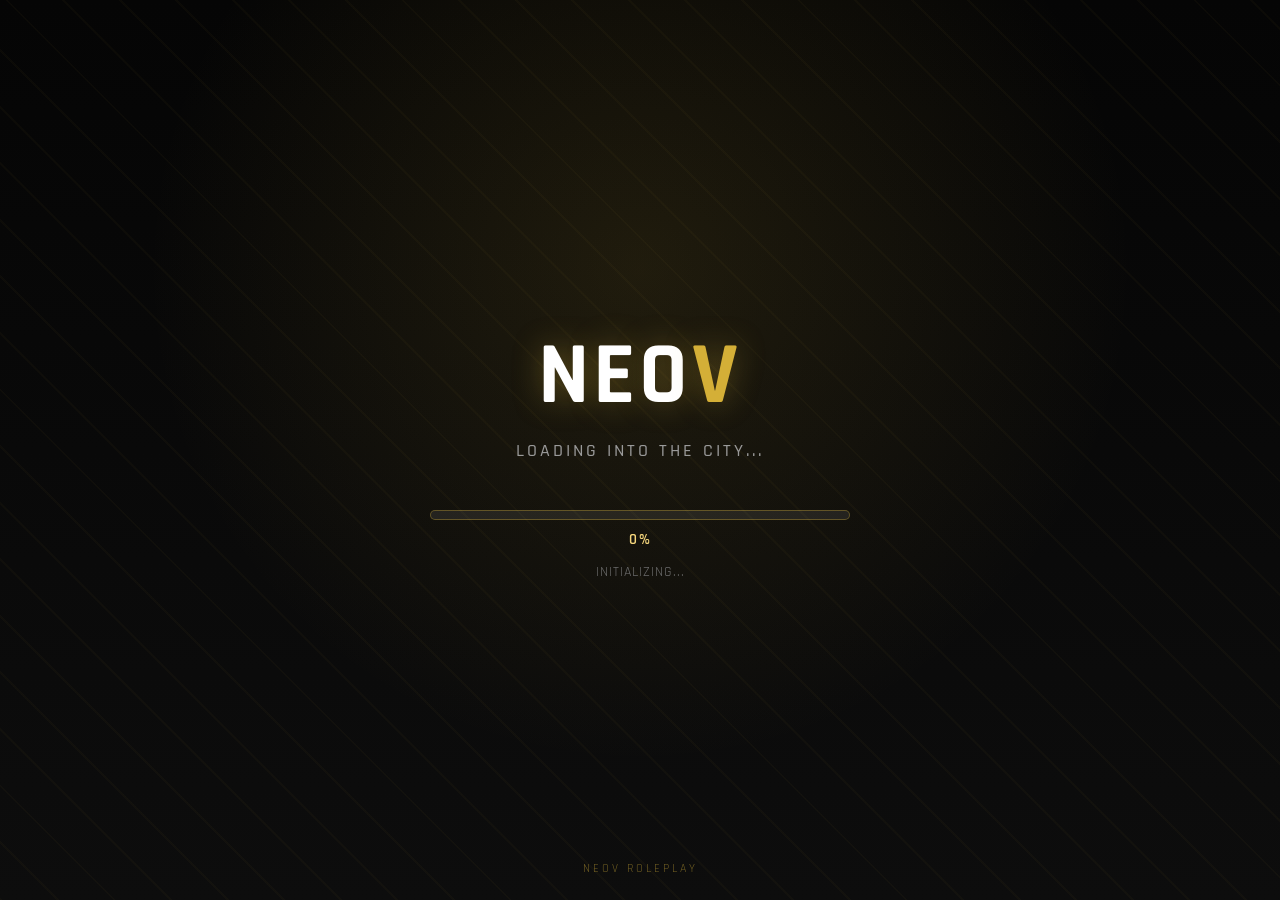
==== html/index.html @ 218a69bb "Initial NeoV black & gold loading screen Custom FiveM loadscreen resource replacing the default reso" ====
<!DOCTYPE html>
<html lang="en">
<head>
    <meta charset="UTF-8">
    <title>NeoV - Loading</title>
    <link rel="stylesheet" href="css/style.css">
</head>
<body>
    <div class="background"></div>

    <div class="container">
        <div class="logo">
            <span class="logo-neo">Neo</span><span class="logo-v">V</span>
        </div>
        <div class="tagline">Loading into the city...</div>

        <div class="progress-wrap">
            <div class="progress-bar">
                <div class="progress-fill" id="progress-fill"></div>
            </div>
            <div class="progress-label" id="progress-label">0%</div>
        </div>

        <div class="status" id="status-text">Initializing...</div>
    </div>

    <div class="footer">NeoV Roleplay</div>

    <script src="js/script.js"></script>
</body>
</html>
---- html/css/style.css ----
@import url('https://fonts.googleapis.com/css2?family=Rajdhani:wght@500;600;700&display=swap');

:root {
    --gold: #d4af37;
    --gold-light: #f5d67c;
    --black: #050505;
    --black-soft: #0d0d0d;
}

* {
    margin: 0;
    padding: 0;
    box-sizing: border-box;
}

html, body {
    width: 100%;
    height: 100%;
    overflow: hidden;
    background: var(--black);
    font-family: 'Rajdhani', sans-serif;
    color: #fff;
}

.background {
    position: fixed;
    inset: 0;
    background:
        radial-gradient(circle at 50% 30%, rgba(212, 175, 55, 0.12) 0%, rgba(0, 0, 0, 0) 55%),
        linear-gradient(180deg, var(--black) 0%, var(--black-soft) 100%);
    z-index: 0;
}

.background::after {
    content: '';
    position: absolute;
    inset: 0;
    background-image: repeating-linear-gradient(
        45deg,
        rgba(212, 175, 55, 0.03) 0px,
        rgba(212, 175, 55, 0.03) 2px,
        transparent 2px,
        transparent 40px
    );
}

.container {
    position: relative;
    z-index: 1;
    width: 100%;
    height: 100%;
    display: flex;
    flex-direction: column;
    align-items: center;
    justify-content: center;
}

.logo {
    font-size: 5.5rem;
    font-weight: 700;
    letter-spacing: 4px;
    text-transform: uppercase;
    text-shadow: 0 0 30px rgba(212, 175, 55, 0.35);
}

.logo-neo {
    color: #ffffff;
}

.logo-v {
    color: var(--gold);
}

.tagline {
    margin-top: 8px;
    font-size: 1.1rem;
    font-weight: 500;
    letter-spacing: 3px;
    text-transform: uppercase;
    color: #9a9a9a;
}

.progress-wrap {
    margin-top: 48px;
    width: 420px;
    max-width: 70vw;
}

.progress-bar {
    position: relative;
    width: 100%;
    height: 10px;
    border-radius: 6px;
    background: rgba(255, 255, 255, 0.08);
    border: 1px solid rgba(212, 175, 55, 0.35);
    overflow: hidden;
}

.progress-fill {
    height: 100%;
    width: 0%;
    background: linear-gradient(90deg, var(--gold) 0%, var(--gold-light) 100%);
    box-shadow: 0 0 12px rgba(212, 175, 55, 0.7);
    transition: width 0.25s ease-out;
}

.progress-label {
    margin-top: 10px;
    text-align: center;
    font-size: 0.95rem;
    font-weight: 600;
    letter-spacing: 2px;
    color: var(--gold-light);
}

.status {
    margin-top: 14px;
    font-size: 0.85rem;
    letter-spacing: 1px;
    color: #6b6b6b;
    text-transform: uppercase;
}

.footer {
    position: absolute;
    bottom: 24px;
    left: 0;
    right: 0;
    z-index: 1;
    text-align: center;
    font-size: 0.75rem;
    letter-spacing: 3px;
    text-transform: uppercase;
    color: rgba(212, 175, 55, 0.5);
}

body.fade-out {
    animation: fadeOut 0.6s ease forwards;
}

@keyframes fadeOut {
    from { opacity: 1; }
    to { opacity: 0; }
}
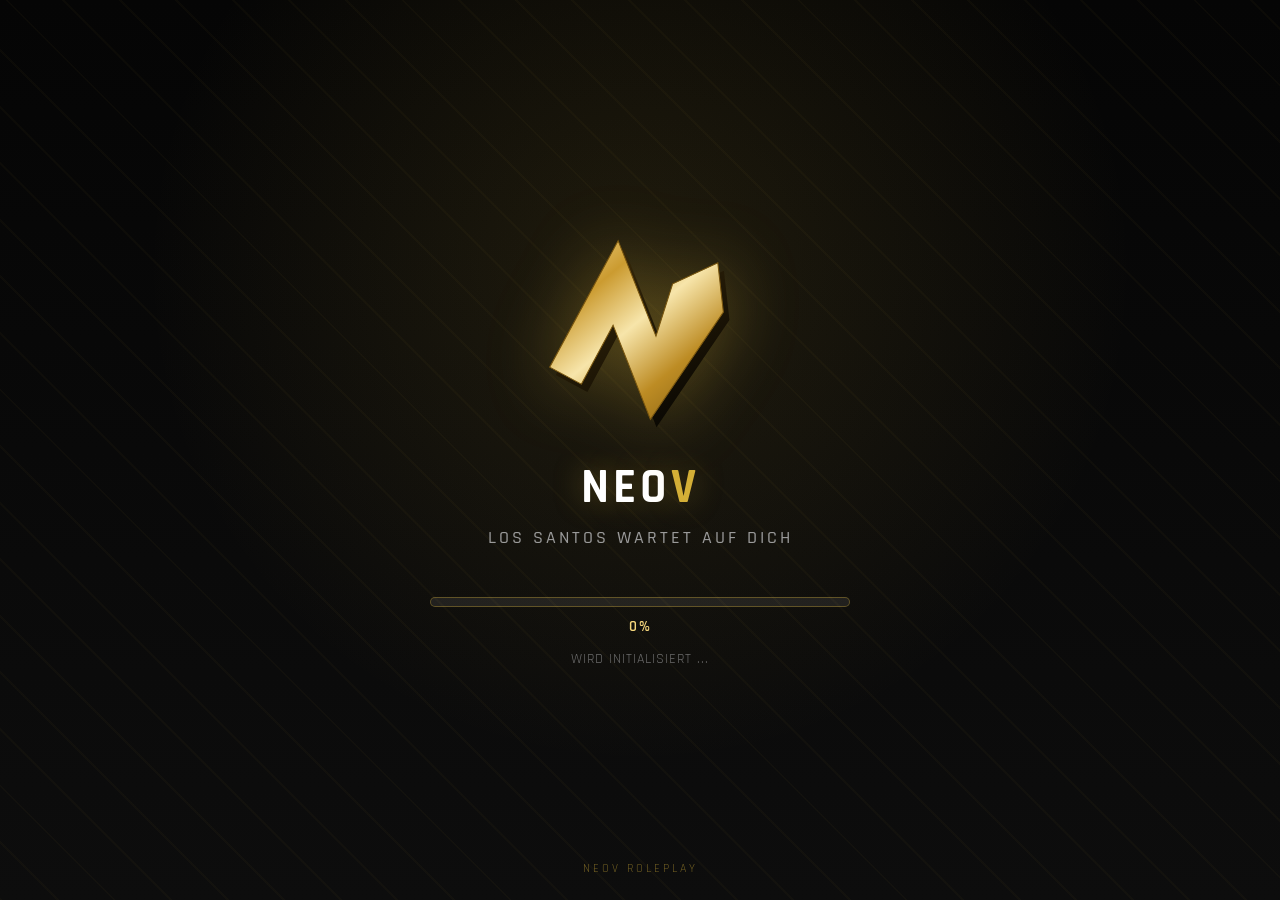
==== commit 9d4627ba: "Translate loading screen to German and show the NeoV logo mark Replaces the NEOV text logo with the " ====
--- a/html/index.html
+++ b/html/index.html
@@ -1,18 +1,22 @@
 <!DOCTYPE html>
-<html lang="en">
+<html lang="de">
 <head>
     <meta charset="UTF-8">
-    <title>NeoV - Loading</title>
+    <title>NeoV - Ladebildschirm</title>
     <link rel="stylesheet" href="css/style.css">
 </head>
 <body>
     <div class="background"></div>
 
     <div class="container">
-        <div class="logo">
-            <span class="logo-neo">Neo</span><span class="logo-v">V</span>
+        <!-- Bevorzugt das Original-Logo (img/logo.png). Solange die Datei nicht abgelegt
+             ist, greift der Vektor-Nachbau, damit der Screen nie ohne Marke laedt. -->
+        <img class="logo-mark" src="img/logo.png" alt="NeoV"
+             onerror="this.onerror = null; this.src = 'img/logo.svg';">
+        <div class="wordmark">
+            <span class="wordmark-neo">Neo</span><span class="wordmark-v">V</span>
         </div>
-        <div class="tagline">Loading into the city...</div>
+        <div class="tagline">Los Santos wartet auf dich</div>
 
         <div class="progress-wrap">
             <div class="progress-bar">
@@ -21,7 +25,7 @@
             <div class="progress-label" id="progress-label">0%</div>
         </div>
 
-        <div class="status" id="status-text">Initializing...</div>
+        <div class="status" id="status-text">Wird initialisiert ...</div>
     </div>
 
     <div class="footer">NeoV Roleplay</div>
--- a/html/css/style.css
+++ b/html/css/style.css
@@ -55,19 +55,36 @@
     justify-content: center;
 }
 
-.logo {
-    font-size: 5.5rem;
+.logo-mark {
+    width: 220px;
+    max-width: 22vh;
+    height: auto;
+    display: block;
+    /* Ersetzt den frueheren Textglow: liegt als Filter auf der Grafik, damit sowohl das
+       PNG-Original als auch der SVG-Fallback denselben Schein bekommen. */
+    filter: drop-shadow(0 0 34px rgba(212, 175, 55, 0.35));
+    animation: logoIn 0.9s ease-out both;
+}
+
+@keyframes logoIn {
+    from { opacity: 0; transform: translateY(12px) scale(0.96); }
+    to   { opacity: 1; transform: none; }
+}
+
+.wordmark {
+    margin-top: 22px;
+    font-size: 3rem;
     font-weight: 700;
     letter-spacing: 4px;
     text-transform: uppercase;
     text-shadow: 0 0 30px rgba(212, 175, 55, 0.35);
 }
 
-.logo-neo {
+.wordmark-neo {
     color: #ffffff;
 }
 
-.logo-v {
+.wordmark-v {
     color: var(--gold);
 }
 
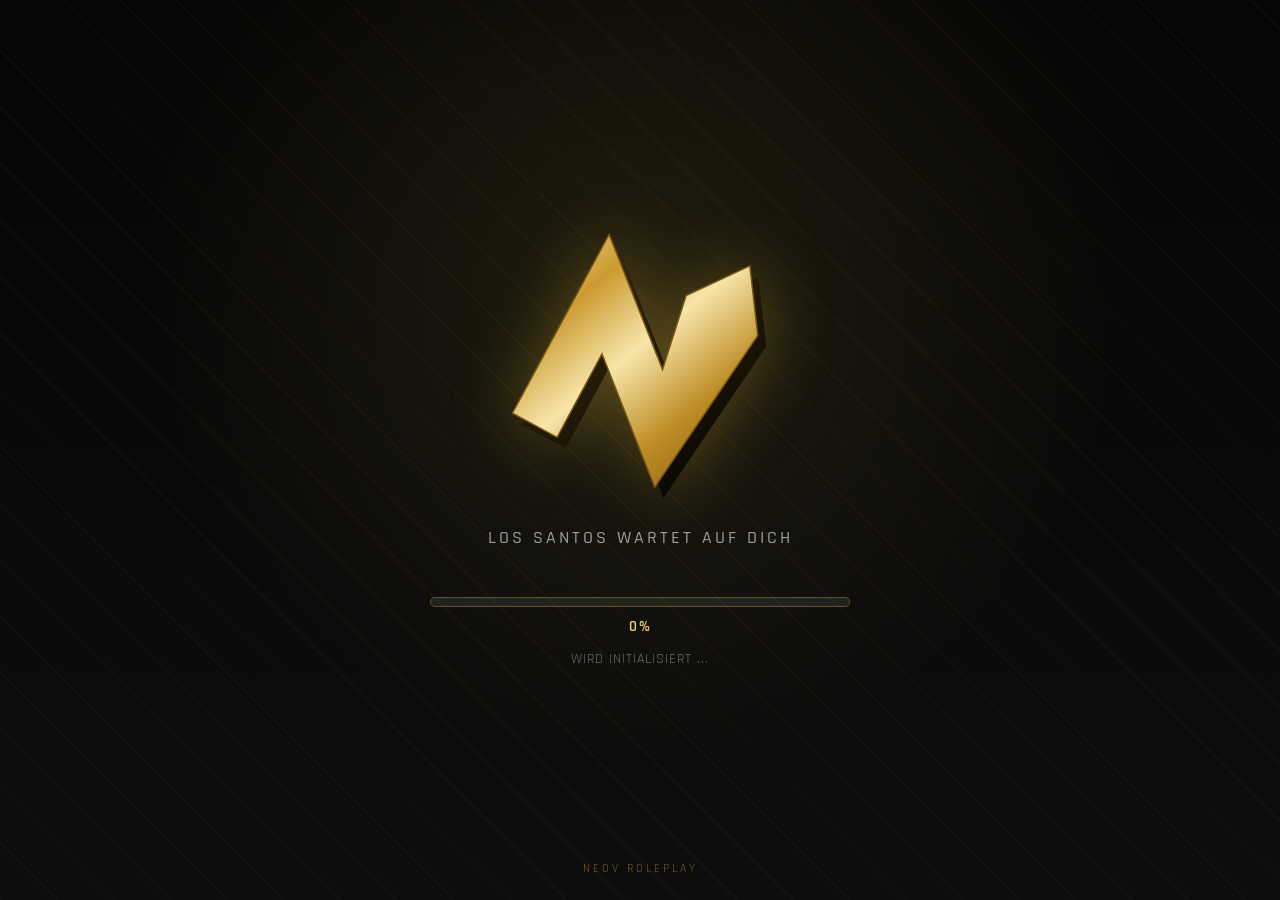
==== commit ef2272a7: "Inline the logo as SVG instead of loading it as an image file The mark did not show up. An external " ====
--- a/html/index.html
+++ b/html/index.html
@@ -9,13 +9,35 @@
     <div class="background"></div>
 
     <div class="container">
-        <!-- Bevorzugt das Original-Logo (img/logo.png). Solange die Datei nicht abgelegt
-             ist, greift der Vektor-Nachbau, damit der Screen nie ohne Marke laedt. -->
-        <img class="logo-mark" src="img/logo.png" alt="NeoV"
-             onerror="this.onerror = null; this.src = 'img/logo.svg';">
-        <div class="wordmark">
-            <span class="wordmark-neo">Neo</span><span class="wordmark-v">V</span>
-        </div>
+        <!-- NeoV-Bildmarke, bewusst inline statt als <img src="...">: der Loadscreen
+             muesste eine externe Datei erst ueber das files{}-Manifest ausliefern, und
+             genau daran scheitert die Marke sonst still (404, kein sichtbarer Fehler).
+             Inline ist sie Teil des Dokuments und kann nicht fehlen. -->
+        <svg class="logo-mark" viewBox="-1 -1 106 110" role="img" aria-label="NeoV">
+            <title>NeoV</title>
+            <defs>
+                <!-- Gebuerstetes Messing: heller Anschliff oben links, dunkler Abfall unten rechts. -->
+                <linearGradient id="neovGold" x1="0.05" y1="0" x2="0.85" y2="1">
+                    <stop offset="0%" stop-color="#f2d78e"/>
+                    <stop offset="26%" stop-color="#cb9b30"/>
+                    <stop offset="50%" stop-color="#f7e5aa"/>
+                    <stop offset="76%" stop-color="#bd8c24"/>
+                    <stop offset="100%" stop-color="#8b6414"/>
+                </linearGradient>
+                <!-- Extrusionsflanke: fast schwarz mit einem Rest Goldton, damit die Tiefe warm bleibt. -->
+                <linearGradient id="neovDepth" x1="0" y1="0" x2="0.6" y2="1">
+                    <stop offset="0%" stop-color="#402e0a"/>
+                    <stop offset="100%" stop-color="#0a0803"/>
+                </linearGradient>
+            </defs>
+            <!-- Gleiche Silhouette zweimal: versetzt als Tiefe, davor in Gold. -->
+            <path transform="translate(3.5 4.5)" fill="url(#neovDepth)"
+                  d="M 18.2 82.7 L 36.5 48.7 L 58 103 L 100 41.2 L 96.8 12.8
+                     L 70.8 24.9 L 61.2 55.1 L 39.4 0 L 0 72.9 Z"/>
+            <path fill="url(#neovGold)" stroke="#7a5710" stroke-width="0.6"
+                  d="M 18.2 82.7 L 36.5 48.7 L 58 103 L 100 41.2 L 96.8 12.8
+                     L 70.8 24.9 L 61.2 55.1 L 39.4 0 L 0 72.9 Z"/>
+        </svg>
         <div class="tagline">Los Santos wartet auf dich</div>
 
         <div class="progress-wrap">
--- a/html/css/style.css
+++ b/html/css/style.css
@@ -56,12 +56,11 @@
 }
 
 .logo-mark {
-    width: 220px;
-    max-width: 22vh;
+    width: 260px;
+    max-width: 34vh;
     height: auto;
     display: block;
-    /* Ersetzt den frueheren Textglow: liegt als Filter auf der Grafik, damit sowohl das
-       PNG-Original als auch der SVG-Fallback denselben Schein bekommen. */
+    /* Ersetzt den frueheren Textglow der Wortmarke - liegt als Filter auf der Grafik. */
     filter: drop-shadow(0 0 34px rgba(212, 175, 55, 0.35));
     animation: logoIn 0.9s ease-out both;
 }
@@ -71,25 +70,8 @@
     to   { opacity: 1; transform: none; }
 }
 
-.wordmark {
-    margin-top: 22px;
-    font-size: 3rem;
-    font-weight: 700;
-    letter-spacing: 4px;
-    text-transform: uppercase;
-    text-shadow: 0 0 30px rgba(212, 175, 55, 0.35);
-}
-
-.wordmark-neo {
-    color: #ffffff;
-}
-
-.wordmark-v {
-    color: var(--gold);
-}
-
 .tagline {
-    margin-top: 8px;
+    margin-top: 26px;
     font-size: 1.1rem;
     font-weight: 500;
     letter-spacing: 3px;
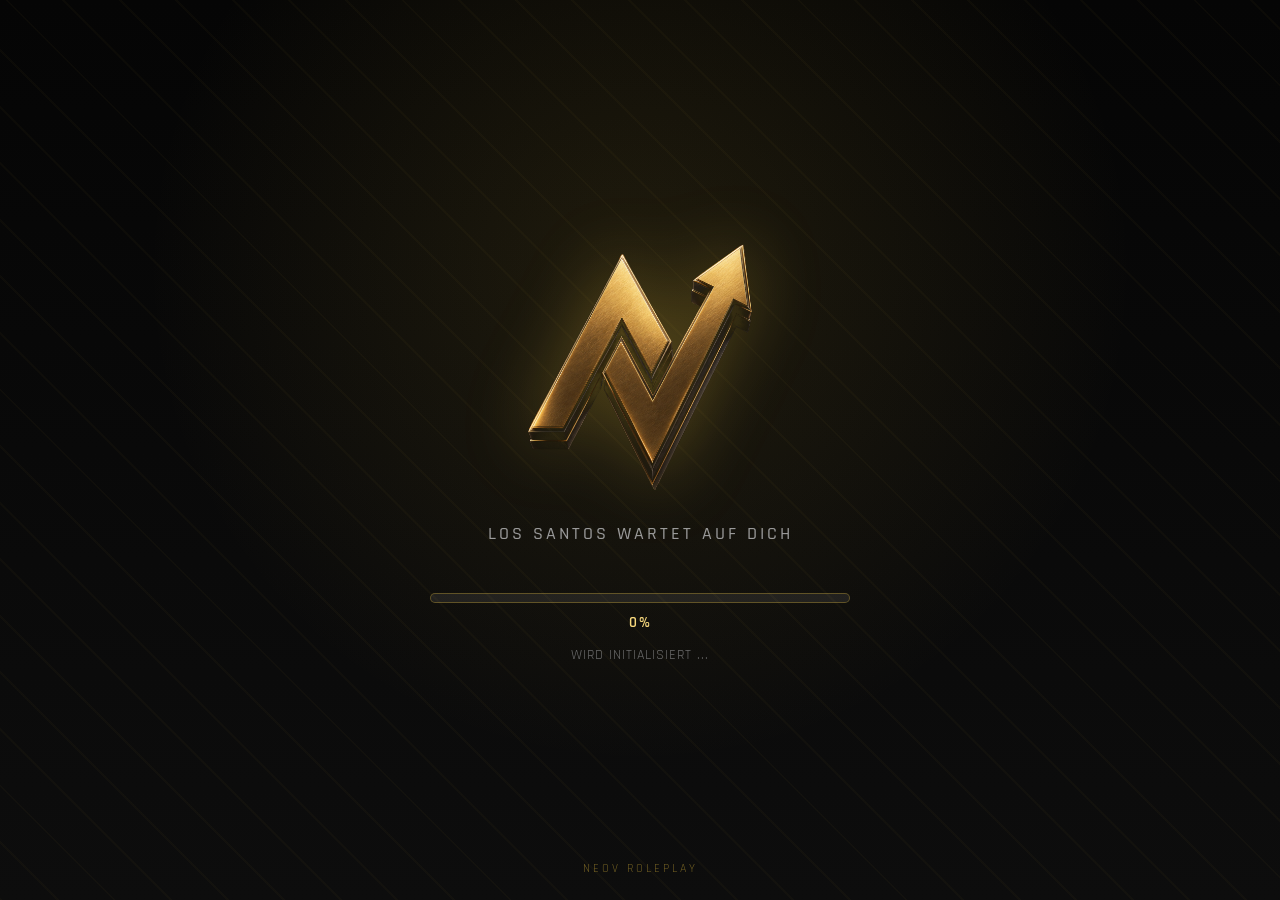
==== commit dfb8350d: "Use the original logo render instead of the hand-built SVG The SVG was a rebuild of the mark and nev" ====
--- a/html/index.html
+++ b/html/index.html
@@ -9,35 +9,10 @@
     <div class="background"></div>
 
     <div class="container">
-        <!-- NeoV-Bildmarke, bewusst inline statt als <img src="...">: der Loadscreen
-             muesste eine externe Datei erst ueber das files{}-Manifest ausliefern, und
-             genau daran scheitert die Marke sonst still (404, kein sichtbarer Fehler).
-             Inline ist sie Teil des Dokuments und kann nicht fehlen. -->
-        <svg class="logo-mark" viewBox="-1 -1 106 110" role="img" aria-label="NeoV">
-            <title>NeoV</title>
-            <defs>
-                <!-- Gebuerstetes Messing: heller Anschliff oben links, dunkler Abfall unten rechts. -->
-                <linearGradient id="neovGold" x1="0.05" y1="0" x2="0.85" y2="1">
-                    <stop offset="0%" stop-color="#f2d78e"/>
-                    <stop offset="26%" stop-color="#cb9b30"/>
-                    <stop offset="50%" stop-color="#f7e5aa"/>
-                    <stop offset="76%" stop-color="#bd8c24"/>
-                    <stop offset="100%" stop-color="#8b6414"/>
-                </linearGradient>
-                <!-- Extrusionsflanke: fast schwarz mit einem Rest Goldton, damit die Tiefe warm bleibt. -->
-                <linearGradient id="neovDepth" x1="0" y1="0" x2="0.6" y2="1">
-                    <stop offset="0%" stop-color="#402e0a"/>
-                    <stop offset="100%" stop-color="#0a0803"/>
-                </linearGradient>
-            </defs>
-            <!-- Gleiche Silhouette zweimal: versetzt als Tiefe, davor in Gold. -->
-            <path transform="translate(3.5 4.5)" fill="url(#neovDepth)"
-                  d="M 18.2 82.7 L 36.5 48.7 L 58 103 L 100 41.2 L 96.8 12.8
-                     L 70.8 24.9 L 61.2 55.1 L 39.4 0 L 0 72.9 Z"/>
-            <path fill="url(#neovGold)" stroke="#7a5710" stroke-width="0.6"
-                  d="M 18.2 82.7 L 36.5 48.7 L 58 103 L 100 41.2 L 96.8 12.8
-                     L 70.8 24.9 L 61.2 55.1 L 39.4 0 L 0 72.9 Z"/>
-        </svg>
+        <!-- Original-Render der Marke, freigestellt (schwarzer Hintergrund ausgekeyt).
+             Die Datei muss in der files{}-Tabelle stehen, sonst liefert der Client 404
+             und die Marke fehlt kommentarlos. -->
+        <img class="logo-mark" src="img/logo.png" alt="NeoV">
         <div class="tagline">Los Santos wartet auf dich</div>
 
         <div class="progress-wrap">
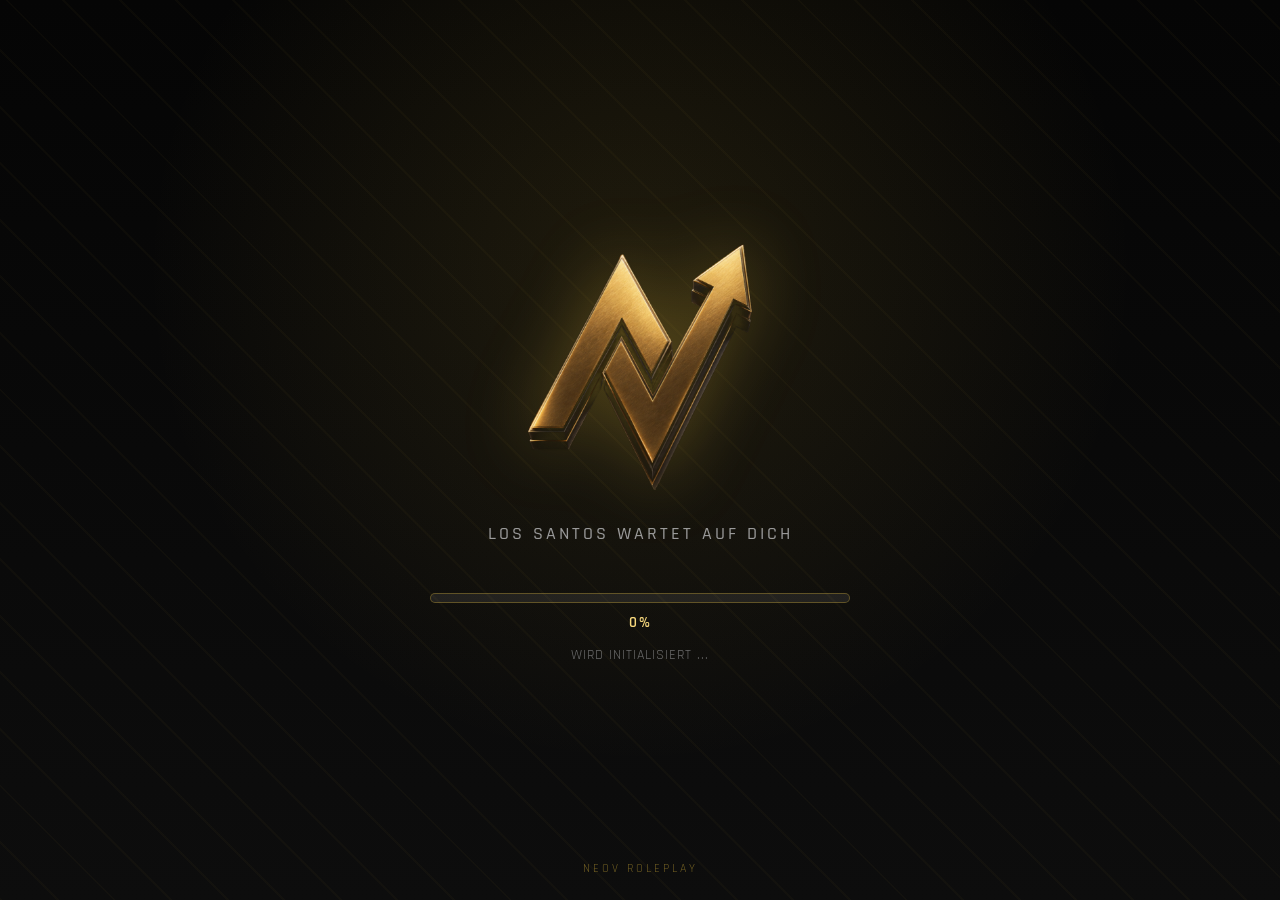
==== commit dc9f63c3: "Embed the logo as a data URI; as a file it never reached the client The mark rendered as a broken im" ====
--- a/html/index.html
+++ b/html/index.html
@@ -9,10 +9,13 @@
     <div class="background"></div>
 
     <div class="container">
-        <!-- Original-Render der Marke, freigestellt (schwarzer Hintergrund ausgekeyt).
-             Die Datei muss in der files{}-Tabelle stehen, sonst liefert der Client 404
-             und die Marke fehlt kommentarlos. -->
-        <img class="logo-mark" src="img/logo.png" alt="NeoV">
+        <!-- Original-Render der Marke, freigestellt und als data:-URI eingebettet.
+             Als eigene Datei kam sie nie beim Client an: sie lag korrekt im Ordner, war
+             lesbar und stand in files{}, der Server hat die Bytes aber nicht ins
+             resource.rpf gepackt - Ergebnis war ein Broken-Image ohne jede Fehlermeldung.
+             Eingebettet gibt es keine Datei mehr, die fehlen kann.
+             Quelle: assets/logo.png, siehe README. -->
+        <img class="logo-mark" alt="NeoV" src="[data-uri]">
         <div class="tagline">Los Santos wartet auf dich</div>
 
         <div class="progress-wrap">
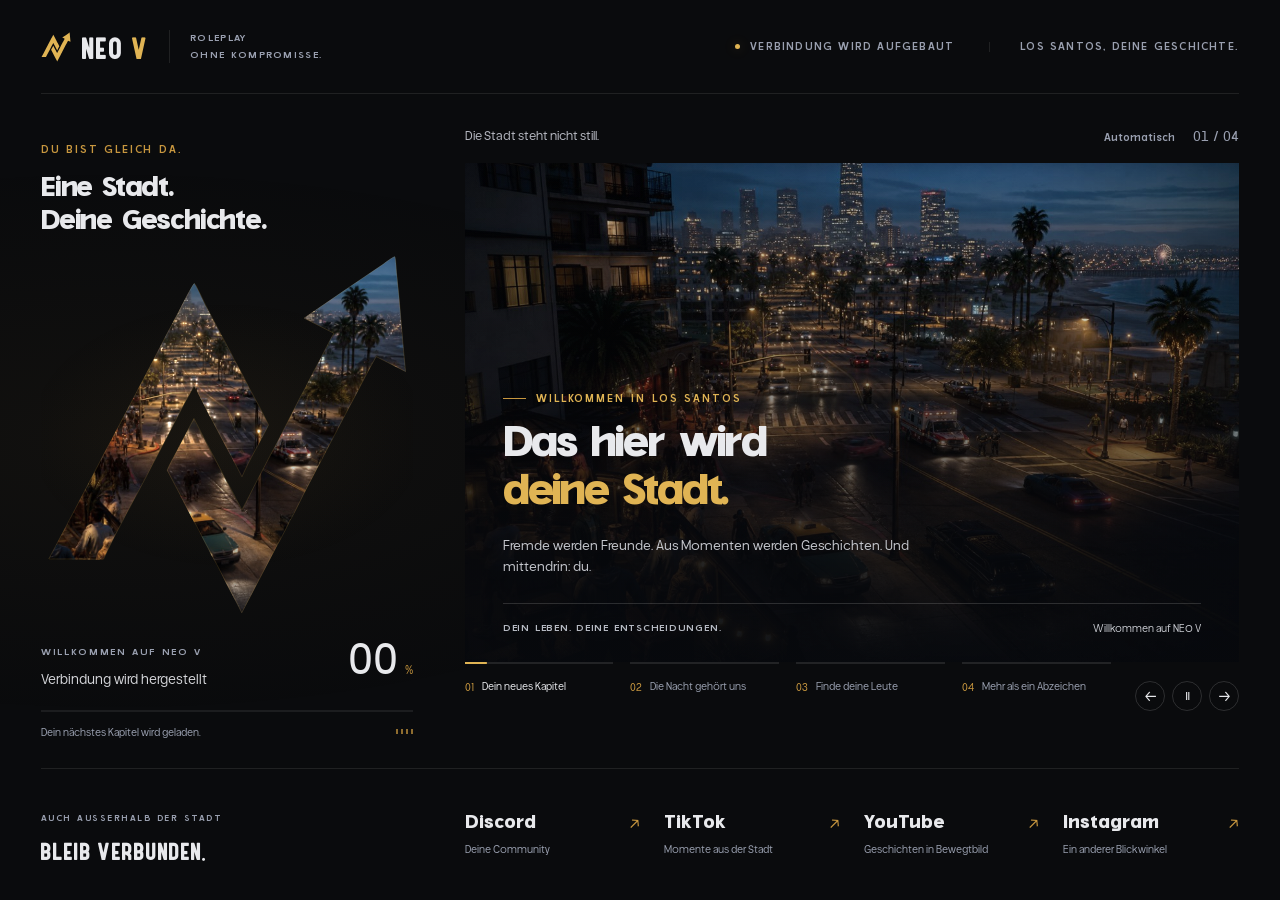
==== commit f7b94d2f: "Build cinematic NEO V loading screen with news carousel and social links" ====
--- a/html/index.html
+++ b/html/index.html
@@ -1,35 +1,59 @@
-<!DOCTYPE html>
+<!doctype html>
 <html lang="de">
 <head>
-    <meta charset="UTF-8">
-    <title>NeoV - Ladebildschirm</title>
-    <link rel="stylesheet" href="css/style.css">
+  <meta charset="utf-8">
+  <meta name="viewport" content="width=device-width, initial-scale=1">
+  <meta name="theme-color" content="#0a0b0d">
+  <title>NEO V · Deine Geschichte beginnt</title>
+  <link rel="stylesheet" href="css/style.css">
+  <script defer src="js/config.js"></script>
+  <script defer src="js/script.js"></script>
 </head>
 <body>
-    <div class="background"></div>
-
-    <div class="container">
-        <!-- Original-Render der Marke, freigestellt und als data:-URI eingebettet.
-             Als eigene Datei kam sie nie beim Client an: sie lag korrekt im Ordner, war
-             lesbar und stand in files{}, der Server hat die Bytes aber nicht ins
-             resource.rpf gepackt - Ergebnis war ein Broken-Image ohne jede Fehlermeldung.
-             Eingebettet gibt es keine Datei mehr, die fehlen kann.
-             Quelle: assets/logo.png, siehe README. -->
-        <img class="logo-mark" alt="NeoV" src="[data-uri]">
-        <div class="tagline">Los Santos wartet auf dich</div>
-
-        <div class="progress-wrap">
-            <div class="progress-bar">
-                <div class="progress-fill" id="progress-fill"></div>
-            </div>
-            <div class="progress-label" id="progress-label">0%</div>
+  <div class="ambient" aria-hidden="true"></div>
+  <div class="screen">
+    <header class="masthead">
+      <a class="brand" href="https://neov.makeitclever.de" target="_blank" rel="noopener noreferrer" aria-label="NEO V Homepage"><span class="brand-mark"></span><span>NEO <span class="gold">V</span></span><span class="brand-caption">ROLEPLAY<br>OHNE KOMPROMISSE.</span></a>
+      <div class="connection"><span class="status-dot"></span><span id="connection-label">VERBINDUNG WIRD AUFGEBAUT</span></div>
+      <span class="edition">LOS SANTOS, DEINE GESCHICHTE.</span><span id="preview-label" hidden>VORSCHAU</span>
+    </header>
+    <main class="layout">
+      <section class="identity" aria-label="Verbindungsfortschritt">
+        <div class="welcome"><span class="eyebrow">DU BIST GLEICH DA.</span><h1>Eine Stadt.<br>Deine Geschichte.</h1></div>
+        <div class="portal" aria-hidden="true">
+          <div class="portal-halo"></div>
+          <div class="portal-media"><img id="portal-image" src="media/life-city.jpg" alt=""><video id="portal-video" muted autoplay loop playsinline preload="none" hidden></video></div>
+          <svg class="portal-outline" viewBox="0 0 3000 3000">    <g transform="matrix(3.748941,0,0,3.748941,-2570.069228,-1289.963051)">
+        <path d="M924.495,807.688C890.385,874.436 848.624,946.527 817.915,1013.39L699.257,1013.35C731.714,952.484 763.861,891.45 795.697,830.255C808.607,805.797 823.623,775.232 837.435,751.785C839.172,746.763 852.414,722.648 855.447,716.814C871.041,686.568 886.895,656.456 903.004,626.481L945.837,544.216C950.103,536.057 961.841,512.427 966.333,505.909C967.186,503.858 970.271,497.112 971.297,495.572C976.969,487.06 1009.76,418.792 1014.84,416.411C1020.09,422.791 1035.5,457.009 1040.45,466.504L1080.98,543.28C1085.48,551.754 1097.74,573.509 1100.63,581.233C1109.26,594.767 1126.08,628.587 1134.23,644.305C1146.24,667.438 1165.14,700.184 1175.29,723.028C1158.14,758.433 1132.44,800.153 1117.66,835.316C1087.82,775.623 1054.45,717.379 1024.79,657.547C1021.64,651.181 1017.76,644.573 1014.26,638.38C985.245,687.988 960.67,741.444 932.954,791.882C930.099,797.076 927.539,802.619 924.495,807.688Z" class="logo-track"/>
+    </g>
+    <g transform="matrix(3.748941,0,0,3.748941,-2570.069228,-1289.963051)">
+        <path d="M962.147,833.001L955.619,820.831C961.301,807.855 970.129,792.132 976.791,779.386L1013.75,708.921C1035.53,751.721 1057.71,794.316 1080.29,836.702C1084.31,844.385 1102.69,877.03 1104.61,882.954C1108.36,888.844 1114.13,900.549 1117.61,907.095C1125.58,892.631 1133.78,875.67 1141.5,860.81C1159.68,824.824 1179.67,788.397 1198.39,752.498C1217.28,716.257 1236.45,675.596 1256.27,640.141C1259.05,633.319 1266.26,620.274 1269.96,613.303C1279.26,596.17 1288.3,578.895 1297.07,561.483C1302.53,551.19 1311.01,533.871 1316.91,524.508C1295.5,513.177 1273.48,503.022 1252.05,491.739C1308.77,452.645 1365.69,413.849 1422.82,375.351C1427.69,372.06 1445.51,358.161 1448.99,358.717C1451.65,369.368 1451.28,381.734 1452.48,392.764C1460.26,464.22 1464.77,535.888 1472.06,607.401C1450.94,597.028 1429.03,584.775 1408.36,574.958C1400.36,588.786 1392.74,603.332 1385.14,617.418C1372.05,642.899 1358.68,668.236 1345.03,693.424L1252.44,870.275C1248.24,878.362 1225.83,925.176 1221.57,929.675C1215.11,945.556 1195.51,980.151 1187.18,996.047L1117.31,1129.7C1111.21,1116.08 1101.4,1098.47 1094.36,1085.04C1082.55,1062.15 1070.61,1039.32 1058.54,1016.57L962.147,833.001Z" class="logo-track"/>
+    </g>
+    <g transform="matrix(3.748941,0,0,3.748941,-2570.069228,-1289.963051)">
+        <path d="M924.495,807.688C890.385,874.436 848.624,946.527 817.915,1013.39L699.257,1013.35C731.714,952.484 763.861,891.45 795.697,830.255C808.607,805.797 823.623,775.232 837.435,751.785C839.172,746.763 852.414,722.648 855.447,716.814C871.041,686.568 886.895,656.456 903.004,626.481L945.837,544.216C950.103,536.057 961.841,512.427 966.333,505.909C967.186,503.858 970.271,497.112 971.297,495.572C976.969,487.06 1009.76,418.792 1014.84,416.411C1020.09,422.791 1035.5,457.009 1040.45,466.504L1080.98,543.28C1085.48,551.754 1097.74,573.509 1100.63,581.233C1109.26,594.767 1126.08,628.587 1134.23,644.305C1146.24,667.438 1165.14,700.184 1175.29,723.028C1158.14,758.433 1132.44,800.153 1117.66,835.316C1087.82,775.623 1054.45,717.379 1024.79,657.547C1021.64,651.181 1017.76,644.573 1014.26,638.38C985.245,687.988 960.67,741.444 932.954,791.882C930.099,797.076 927.539,802.619 924.495,807.688Z" class="logo-progress" pathLength="100"/>
+    </g>
+    <g transform="matrix(3.748941,0,0,3.748941,-2570.069228,-1289.963051)">
+        <path d="M962.147,833.001L955.619,820.831C961.301,807.855 970.129,792.132 976.791,779.386L1013.75,708.921C1035.53,751.721 1057.71,794.316 1080.29,836.702C1084.31,844.385 1102.69,877.03 1104.61,882.954C1108.36,888.844 1114.13,900.549 1117.61,907.095C1125.58,892.631 1133.78,875.67 1141.5,860.81C1159.68,824.824 1179.67,788.397 1198.39,752.498C1217.28,716.257 1236.45,675.596 1256.27,640.141C1259.05,633.319 1266.26,620.274 1269.96,613.303C1279.26,596.17 1288.3,578.895 1297.07,561.483C1302.53,551.19 1311.01,533.871 1316.91,524.508C1295.5,513.177 1273.48,503.022 1252.05,491.739C1308.77,452.645 1365.69,413.849 1422.82,375.351C1427.69,372.06 1445.51,358.161 1448.99,358.717C1451.65,369.368 1451.28,381.734 1452.48,392.764C1460.26,464.22 1464.77,535.888 1472.06,607.401C1450.94,597.028 1429.03,584.775 1408.36,574.958C1400.36,588.786 1392.74,603.332 1385.14,617.418C1372.05,642.899 1358.68,668.236 1345.03,693.424L1252.44,870.275C1248.24,878.362 1225.83,925.176 1221.57,929.675C1215.11,945.556 1195.51,980.151 1187.18,996.047L1117.31,1129.7C1111.21,1116.08 1101.4,1098.47 1094.36,1085.04C1082.55,1062.15 1070.61,1039.32 1058.54,1016.57L962.147,833.001Z" class="logo-progress" pathLength="100"/>
+    </g>
+</svg>
         </div>
-
-        <div class="status" id="status-text">Wird initialisiert ...</div>
-    </div>
-
-    <div class="footer">NeoV Roleplay</div>
-
-    <script src="js/script.js"></script>
+        <div class="loading" role="progressbar" aria-label="Spielwelt laden" aria-valuemin="0" aria-valuemax="100" aria-valuenow="0">
+          <div class="loading-top"><div><span class="eyebrow">WILLKOMMEN AUF NEO V</span><p id="status-text">Verbindung wird hergestellt</p></div><div class="percentage"><span id="progress-label">00</span><span>%</span></div></div>
+          <div class="loading-track"><div id="progress-fill"></div></div>
+          <div class="loading-bottom"><span id="loading-detail">Dein nächstes Kapitel wird geladen.</span><span class="loading-signal" aria-hidden="true"><i></i><i></i><i></i><i></i></span></div>
+        </div>
+      </section>
+      <section class="stories" aria-label="Neuigkeiten und Events" aria-roledescription="Karussell">
+        <div class="stories-heading"><h2>Die Stadt steht nicht still.</h2><div class="cycle-info"><span id="cycle-status">Automatisch</span><span id="slide-counter" class="numeral">01 / 04</span></div></div>
+        <div class="story-stage" id="story-stage"></div>
+        <div class="carousel-bottom"><div class="story-tabs" id="story-tabs" aria-label="Meldung auswählen"></div><div class="carousel-controls"><button id="previous" aria-label="Vorherige Meldung"><span aria-hidden="true">←</span></button><button id="toggle-rotation" aria-label="Automatischen Wechsel pausieren" aria-pressed="false"><span id="pause-glyph" aria-hidden="true">Ⅱ</span></button><button id="next" aria-label="Nächste Meldung"><span aria-hidden="true">→</span></button></div></div>
+      </section>
+    </main>
+    <footer class="social-footer" aria-label="NEO V Social Media">
+      <div class="social-intro"><span class="eyebrow">AUCH AUSSERHALB DER STADT</span><h2>BLEIB VERBUNDEN.</h2></div>
+      <nav id="social-links" class="social-links" aria-label="Social-Media-Kanäle"></nav>
+    </footer>
+  </div>
+  <div class="exit-curtain" aria-hidden="true"></div>
 </body>
 </html>
--- a/html/css/style.css
+++ b/html/css/style.css
@@ -1,143 +1,988 @@
-@import url('https://fonts.googleapis.com/css2?family=Rajdhani:wght@500;600;700&display=swap');
-
+@import url('brand.css');
+@font-face {
+  font-family:Corvent;
+  src:url('../fonts/Corvent-700.woff2') format('woff2');
+  font-weight:700;
+  font-display:swap
+}
+
+@font-face {
+  font-family:Helvena;
+  src:url('../fonts/Helvena-Regular.woff2') format('woff2');
+  font-weight:400;
+  font-display:swap
+}
+
+@font-face {
+  font-family:Helvena;
+  src:url('../fonts/Helvena-Medium.woff2') format('woff2');
+  font-weight:500;
+  font-display:swap
+}
+
+@font-face {
+  font-family:Corvent;
+  src:url('../fonts/Corvent-500.woff2') format('woff2');
+  font-weight:500;
+  font-display:swap;
+}
+@font-face {
+  font-family:Ignazio;
+  src:url('../fonts/Ignazio.woff2') format('woff2');
+  font-weight:400;
+  font-display:swap;
+}
+@font-face {
+  font-family:Codent;
+  src:url('../fonts/Codent-Pro.woff2') format('woff2');
+  font-weight:400;
+  font-display:swap;
+}
+
+/* NEO V cinematic editorial. Design variance 8 / motion 8 / density 4.
+   Native CSS/JS preserves the resource's offline, build-free FiveM architecture.
+   Original brand palette and SVG geometry; square surfaces, circular controls only. */
 :root {
-    --gold: #d4af37;
-    --gold-light: #f5d67c;
-    --black: #050505;
-    --black-soft: #0d0d0d;
+  /* Roles from fivem-corerp/docs/mockups/fonts/fontkonzept.html. */
+  --font-display:Ignazio,Arial,sans-serif;
+  --font-display-soft:Corvent,Arial,sans-serif;
+  --font-ui:Helvena,Arial,sans-serif;
+  --font-meta:Corvent,Arial,sans-serif;
+  --font-num:Codent,Arial,sans-serif;
+  color-scheme:dark;
+  --bg:#0a0b0d;
+  --text:#e8e9ec;
+  --muted:#9aa0b0;
+  --gold:#c8973f;
+  --gold-hi:#e0b454;
+  --line:#ffffff17;
+  --ease:cubic-bezier(.16,1,.3,1);
+  --cycle:0;
+  --gutter:clamp(24px,3.2vw,76px)
 }
 
 * {
-    margin: 0;
-    padding: 0;
-    box-sizing: border-box;
-}
-
-html, body {
-    width: 100%;
-    height: 100%;
-    overflow: hidden;
-    background: var(--black);
-    font-family: 'Rajdhani', sans-serif;
-    color: #fff;
-}
-
-.background {
-    position: fixed;
-    inset: 0;
-    background:
-        radial-gradient(circle at 50% 30%, rgba(212, 175, 55, 0.12) 0%, rgba(0, 0, 0, 0) 55%),
-        linear-gradient(180deg, var(--black) 0%, var(--black-soft) 100%);
-    z-index: 0;
-}
-
-.background::after {
-    content: '';
-    position: absolute;
-    inset: 0;
-    background-image: repeating-linear-gradient(
-        45deg,
-        rgba(212, 175, 55, 0.03) 0px,
-        rgba(212, 175, 55, 0.03) 2px,
-        transparent 2px,
-        transparent 40px
-    );
-}
-
-.container {
-    position: relative;
-    z-index: 1;
-    width: 100%;
-    height: 100%;
-    display: flex;
-    flex-direction: column;
-    align-items: center;
-    justify-content: center;
-}
-
-.logo-mark {
-    width: 260px;
-    max-width: 34vh;
-    height: auto;
-    display: block;
-    /* Ersetzt den frueheren Textglow der Wortmarke - liegt als Filter auf der Grafik. */
-    filter: drop-shadow(0 0 34px rgba(212, 175, 55, 0.35));
-    animation: logoIn 0.9s ease-out both;
-}
-
-@keyframes logoIn {
-    from { opacity: 0; transform: translateY(12px) scale(0.96); }
-    to   { opacity: 1; transform: none; }
-}
-
-.tagline {
-    margin-top: 26px;
-    font-size: 1.1rem;
-    font-weight: 500;
-    letter-spacing: 3px;
-    text-transform: uppercase;
-    color: #9a9a9a;
-}
-
-.progress-wrap {
-    margin-top: 48px;
-    width: 420px;
-    max-width: 70vw;
-}
-
-.progress-bar {
-    position: relative;
-    width: 100%;
-    height: 10px;
-    border-radius: 6px;
-    background: rgba(255, 255, 255, 0.08);
-    border: 1px solid rgba(212, 175, 55, 0.35);
-    overflow: hidden;
-}
-
-.progress-fill {
-    height: 100%;
-    width: 0%;
-    background: linear-gradient(90deg, var(--gold) 0%, var(--gold-light) 100%);
-    box-shadow: 0 0 12px rgba(212, 175, 55, 0.7);
-    transition: width 0.25s ease-out;
-}
-
-.progress-label {
-    margin-top: 10px;
-    text-align: center;
-    font-size: 0.95rem;
-    font-weight: 600;
-    letter-spacing: 2px;
-    color: var(--gold-light);
-}
-
-.status {
-    margin-top: 14px;
-    font-size: 0.85rem;
-    letter-spacing: 1px;
-    color: #6b6b6b;
-    text-transform: uppercase;
-}
-
-.footer {
-    position: absolute;
-    bottom: 24px;
-    left: 0;
-    right: 0;
-    z-index: 1;
-    text-align: center;
-    font-size: 0.75rem;
-    letter-spacing: 3px;
-    text-transform: uppercase;
-    color: rgba(212, 175, 55, 0.5);
-}
-
-body.fade-out {
-    animation: fadeOut 0.6s ease forwards;
-}
-
-@keyframes fadeOut {
-    from { opacity: 1; }
-    to { opacity: 0; }
-}
+  box-sizing:border-box
+}
+
+body {
+  margin:0;
+  background:var(--bg);
+  color:var(--text);
+  font-family:var(--font-ui);
+  font-synthesis:none;
+  -webkit-font-smoothing:antialiased
+}
+
+button,a {
+  -webkit-tap-highlight-color:transparent
+}
+
+button {
+  font:inherit;
+  color:inherit;
+  cursor:pointer
+}
+
+button:focus-visible,a:focus-visible {
+  outline:2px solid var(--gold-hi);
+  outline-offset:5px
+}
+
+button:disabled {
+  opacity:.3;
+  cursor:default
+}
+
+[hidden] {
+  display:none!important
+}
+
+.gold {
+  color:var(--gold-hi)
+}
+
+.eyebrow {
+  font-family:var(--font-meta)
+}
+
+.eyebrow {
+  font-weight:500;
+  font-size:12px;
+  line-height:1.6;
+  letter-spacing:.15em;
+  color:var(--muted)
+}
+
+.ambient {
+  position:fixed;
+  inset:0;
+  pointer-events:none;
+  background:radial-gradient(ellipse at 9% 49%,#c8973f0b,transparent 43%)
+}
+
+.screen {
+  position:relative;
+  min-height:100vh;
+  min-height:100dvh;
+  height:100dvh;
+  display:grid;
+  grid-template-rows:94px minmax(0,1fr);
+  padding:0 var(--gutter);
+  max-width:2560px;
+  margin:auto
+}
+
+.masthead {
+  display:flex;
+  align-items:center;
+  gap:35px;
+  border-bottom:1px solid var(--line)
+}
+
+.brand {
+  display:flex;
+  align-items:center;
+  gap:11px;
+  color:var(--text);
+  text-decoration:none;
+  font-family:var(--font-display);
+  font-size:30px;
+  font-weight:400;
+  letter-spacing:.04em
+}
+
+.brand-mark {
+  display:block;
+  width:30px;
+  height:32px;
+  background:var(--gold-hi);
+  -webkit-mask:var(--logo-mask) center/contain no-repeat;
+  mask:var(--logo-mask) center/contain no-repeat
+}
+
+.brand-caption {
+  font-family:var(--font-meta);
+  font-weight:500;
+  font-size:11px;
+  line-height:1.5;
+  color:var(--muted);
+  letter-spacing:.12em;
+  margin-left:10px;
+  border-left:1px solid var(--line);
+  padding-left:20px
+}
+
+.connection {
+  display:flex;
+  align-items:center;
+  gap:10px;
+  margin-left:auto;
+  font-family:var(--font-meta);
+  font-weight:500;
+  font-size:12px;
+  letter-spacing:.1em;
+  color:var(--muted)
+}
+
+.status-dot {
+  width:5px;
+  height:5px;
+  border-radius:50%;
+  background:var(--gold-hi);
+  box-shadow:0 0 12px #c8973f55
+}
+
+.edition {
+  font:500 12px var(--font-meta);
+  letter-spacing:.1em;
+  color:var(--muted);
+  border-left:1px solid var(--line);
+  padding-left:30px
+}
+
+.layout {
+  display:grid;
+  grid-template-columns:minmax(0,1fr) minmax(0,2.08fr);
+  gap:clamp(28px,4vw,86px);
+  min-height:0;
+  padding:34px 0 30px
+}
+
+.identity {
+  position:relative;
+  display:flex;
+  flex-direction:column;
+  min-height:0;
+  padding-top:9px
+}
+
+.welcome h1 {
+  font-family:var(--font-display-soft);
+  font-size:clamp(25px,2.35vw,48px);
+  font-weight:700;
+  line-height:1.1;
+  letter-spacing:-.04em;
+  margin:12px 0 0
+}
+
+.welcome .eyebrow {
+  color:var(--gold)
+}
+
+.portal {
+  position:relative;
+  flex:1;
+  min-height:120px;
+  width:100%;
+  max-width:490px;
+  align-self:center;
+  margin:12px 0 16px
+}
+
+.portal-media,.portal-outline {
+  position:absolute;
+  width:100%;
+  height:100%;
+  inset:0
+}
+
+.portal-media {
+  -webkit-mask:var(--logo-mask) center/contain no-repeat;
+  mask:var(--logo-mask) center/contain no-repeat;
+  background:var(--gold)
+}
+
+.portal-media img,.portal-media video {
+  position:absolute;
+  inset:0;
+  width:100%;
+  height:100%;
+  object-fit:cover;
+  filter:saturate(.7) brightness(1.25);
+  animation:portal-drift 28s ease-in-out infinite alternate
+}
+
+.portal-media img {
+  transition:opacity .5s
+}
+
+.portal-media:after {
+  content:'';
+  position:absolute;
+  inset:0;
+  background:linear-gradient(150deg,#e0b45422,transparent 45%,#05070ca8)
+}
+
+.portal-outline {
+  overflow:visible;
+  fill:none;
+  pointer-events:none
+}
+
+.logo-track {
+  fill:none;
+  stroke:#e0b45440;
+  stroke-width:1.4
+}
+
+.logo-progress {
+  fill:none;
+  stroke:var(--gold-hi);
+  stroke-width:2.2;
+  stroke-dasharray:100;
+  stroke-dashoffset:100;
+  transition:stroke-dashoffset 1.2s var(--ease);
+  filter:drop-shadow(0 0 3px #c8973f88)
+}
+
+.portal-halo {
+  position:absolute;
+  inset:10% -10%;
+  background:radial-gradient(ellipse,#c8973f0c,transparent 65%)
+}
+
+.loading {
+  margin-top:auto
+}
+
+.loading-top {
+  display:flex;
+  align-items:flex-end;
+  justify-content:space-between;
+  gap:12px
+}
+
+.loading-top .eyebrow {
+  font-size:11px
+}
+
+.loading-top p {
+  font-size:13px;
+  margin:9px 0 0;
+  color:#d6d7db
+}
+
+.percentage {
+  font:400 clamp(42px,4vw,72px)/1 var(--font-num);
+  letter-spacing:0;
+  white-space:nowrap
+}
+
+.percentage>span:last-child {
+  font:12px var(--font-ui);
+  color:var(--gold);
+  letter-spacing:0;
+  margin-left:7px
+}
+
+.loading-track {
+  height:2px;
+  background:#ffffff13;
+  margin-top:23px;
+  overflow:hidden
+}
+
+#progress-fill {
+  height:100%;
+  width:0;
+  background:var(--gold-hi);
+  transition:width 1.2s var(--ease)
+}
+
+.loading-bottom {
+  display:flex;
+  justify-content:space-between;
+  gap:12px;
+  align-items:center;
+  margin-top:13px;
+  font-size:10px;
+  color:var(--muted)
+}
+
+.loading-signal {
+  display:flex;
+  gap:3px;
+  height:13px;
+  align-items:center
+}
+
+.loading-signal i {
+  width:2px;
+  height:5px;
+  background:var(--gold);
+  opacity:.7
+}
+
+.stories {
+  min-height:0;
+  display:grid;
+  grid-template-rows:35px minmax(0,1fr) 76px
+}
+
+.stories-heading {
+  display:flex;
+  justify-content:space-between;
+  align-items:flex-start
+}
+
+.stories-heading h2 {
+  font-size:12px;
+  font-weight:400;
+  margin:0;
+  color:#b7b9c2
+}
+
+.numeral {
+  font-family:var(--font-num);
+  font-size:16px;
+  color:var(--muted)
+}
+
+.story-stage {
+  position:relative;
+  isolation:isolate;
+  overflow:hidden;
+  background:#12151a
+}
+
+.story {
+  position:absolute;
+  inset:0;
+  overflow:hidden;
+  visibility:hidden;
+  opacity:0;
+  transition:none;
+  pointer-events:none
+}
+
+.story.is-active {
+  visibility:visible;
+  opacity:1;
+  z-index:2;
+  pointer-events:auto
+}
+
+.story-image {
+  position:absolute;
+  width:100%;
+  height:100%;
+  object-fit:cover;
+  object-position:center 43%;
+  transform:scale(1.035);
+  transition:transform 10s cubic-bezier(.2,.65,.3,1);
+  filter:saturate(.75)
+}
+
+.story.is-active .story-image {
+  transform:scale(1)
+}
+
+.story:after {
+  content:'';
+  position:absolute;
+  inset:0;
+  background:linear-gradient(180deg,#06090d12 12%,#07090d38 35%,#07090ddb 80%,#07090df5),linear-gradient(90deg,#07090d40,transparent 70%);
+  z-index:1
+}
+
+.story-copy {
+  position:absolute;
+  bottom:0;
+  left:0;
+  right:0;
+  z-index:2;
+  padding:clamp(22px,3vw,58px);
+  padding-bottom:28px;
+  opacity:1
+}
+
+
+
+.story-category {
+  display:flex;
+  align-items:center;
+  gap:10px;
+  font:500 12px var(--font-meta);
+  letter-spacing:.16em;
+  color:var(--gold-hi);
+  margin-bottom:17px
+}
+
+.story-category:before {
+  content:'';
+  width:23px;
+  height:1px;
+  background:var(--gold)
+}
+
+.story-icon {
+  width:20px;
+  height:20px;
+  object-fit:contain
+}
+
+.story h3 {
+  font:700 clamp(30px,3.7vw,74px)/1.01 var(--font-display-soft);
+  letter-spacing:-.045em;
+  margin:0 0 18px;
+  max-width:100%;
+  text-wrap:balance
+}
+
+.story h3 .title-line {
+  display:block
+}
+
+.story h3 .title-line:last-child {
+  color:var(--gold-hi)
+}
+
+.story-description {
+  font-size:clamp(12px,1vw,17px);
+  line-height:1.7;
+  max-width:440px;
+  color:#c5c7cd;
+  margin:0 0 25px
+}
+
+.story-meta {
+  display:flex;
+  justify-content:space-between;
+  align-items:center;
+  gap:20px;
+  border-top:1px solid #ffffff25;
+  padding-top:18px;
+  font:500 11px var(--font-meta);
+  letter-spacing:.07em;
+  color:#b7bbc4
+}
+
+.story-meta span:last-child {
+  text-align:right;
+  color:#c9cbd1;
+  font:10px var(--font-ui);
+  letter-spacing:0
+}
+
+.story-logo {
+  position:absolute;
+  right:30px;
+  top:28px;
+  width:95px;
+  height:70px;
+  object-fit:contain;
+  z-index:3
+}
+
+.carousel-bottom {
+  display:flex;
+  align-items:stretch;
+  gap:24px
+}
+
+.story-tabs {
+  display:grid;
+  grid-auto-flow:column;
+  grid-auto-columns:minmax(0,1fr);
+  flex:1;
+  min-width:0;
+  gap:17px
+}
+
+.story-tab {
+  position:relative;
+  border:0;
+  border-top:2px solid #ffffff1a;
+  background:none;
+  padding:15px 0 5px;
+  text-align:left;
+  display:flex;
+  gap:8px;
+  align-items:flex-start;
+  color:var(--muted);
+  transition:color .3s;
+  min-width:0
+}
+
+.story-tab:before {
+  content:'';
+  position:absolute;
+  top:-2px;
+  left:0;
+  width:100%;
+  height:2px;
+  background:var(--gold-hi);
+  transform:scaleX(0);
+  transform-origin:left
+}
+
+.story-tab[aria-current=true] {
+  color:var(--text)
+}
+
+.story-tab[aria-current=true]:before {
+  transform:scaleX(var(--cycle))
+}
+
+.story-tab .tab-number {
+  font:10px var(--font-ui);
+  color:var(--gold);
+  padding-top:2px
+}
+
+.story-tab .tab-title {
+  font-size:10px;
+  line-height:1.5
+}
+
+.carousel-controls {
+  display:flex;
+  gap:7px;
+  align-items:center;
+  padding-bottom:8px
+}
+
+.carousel-controls button {
+  width:30px;
+  height:30px;
+  border-radius:50%;
+  border:1px solid #ffffff25;
+  background:transparent;
+  transition:background .2s,border-color .2s
+}
+
+.carousel-controls button:hover {
+  background:#c8973f20;
+  border-color:var(--gold)
+}
+
+#toggle-rotation {
+  font-size:11px
+}
+
+#preview-label {
+  font:500 11px var(--font-meta);
+  color:var(--gold)
+}
+
+.exit-curtain {
+  position:fixed;
+  inset:0;
+  background:#000;
+  pointer-events:none;
+  opacity:0;
+  z-index:20;
+  transition:opacity .6s ease
+}
+
+.fade-out .exit-curtain {
+  opacity:1
+}
+
+.screen {
+  animation:entrance 1s var(--ease)
+}
+
+@keyframes entrance {
+  from {
+    opacity:0;
+    transform:translateY(10px)
+  }
+  to {
+    opacity:1;
+    transform:translateY(0)
+  }
+}
+
+@keyframes portal-drift {
+  from {
+    transform:scale(1.1) translateX(-3%)
+  }
+  to {
+    transform:scale(1.3) translateX(3%)
+  }
+}
+
+@media(min-width:1800px) {
+  .screen {
+    grid-template-rows:112px minmax(0,1fr)
+  }
+  .layout {
+    padding-top:48px;
+    padding-bottom:42px
+  }
+  .stories {
+    grid-template-rows:42px minmax(0,1fr) 85px
+  }
+  .story-copy {
+    padding-bottom:40px
+  }
+  .story-tab .tab-title {
+    font-size:12px
+  }
+  .stories-heading h2 {
+    font-size:14px
+  }
+  .loading-top p {
+    font-size:16px
+  }
+  .loading-bottom {
+    font-size:12px
+  }
+  .brand {
+    font-size:36px
+  }
+}
+
+@media(max-height:750px) and (min-width:901px) {
+  .screen {
+    grid-template-rows:70px minmax(0,1fr)
+  }
+  .layout {
+    padding-top:22px;
+    padding-bottom:16px;
+    gap:4vw
+  }
+  .welcome h1 {
+    font-size:29px
+  }
+  .story h3 {
+    font-size:clamp(30px,3.6vw,55px)
+  }
+  .story-description {
+    margin-bottom:17px;
+    font-size:12px;
+    max-width:390px
+  }
+  .story-copy {
+    padding:24px 32px
+  }
+  .story-category {
+    margin-bottom:12px
+  }
+  .story-meta {
+    padding-top:12px
+  }
+  .story-stage {
+    min-height:0
+  }
+  .portal {
+    margin:0 0 10px
+  }
+  .loading-track {
+    margin-top:16px
+  }
+}
+
+@media(max-width:1100px) {
+  .edition {
+    display:none
+  }
+  .brand-caption {
+    display:none
+  }
+  .layout {
+    gap:28px
+  }
+  .story-tab .tab-number {
+    display:none
+  }
+  .carousel-bottom {
+    gap:12px
+  }
+  .story-tabs {
+    gap:10px
+  }
+  .story-meta {
+    font-size:10px
+  }
+  .story-meta span:last-child {
+    font-size:9px
+  }
+}
+
+@media(max-width:900px) {
+  .screen {
+    height:auto;
+    min-height:100dvh;
+    grid-template-rows:74px auto;
+    padding:0 24px
+  }
+  .layout {
+    grid-template-columns:1fr;
+    gap:30px;
+    padding:28px 0
+  }
+  .identity {
+    display:grid;
+    grid-template-columns:1fr 140px;
+    column-gap:24px
+  }
+  .welcome h1 {
+    font-size:29px
+  }
+  .portal {
+    grid-column:2;
+    grid-row:1/3;
+    height:170px;
+    margin:0
+  }
+  .loading {
+    margin-top:25px
+  }
+  .loading-top .eyebrow {
+    display:none
+  }
+  .loading-top p {
+    font-size:12px
+  }
+  .percentage {
+    font-size:34px
+  }
+  .loading-track {
+    margin-top:14px
+  }
+  .loading-bottom {
+    font-size:9px
+  }
+  .stories {
+    height:620px;
+    grid-template-rows:30px minmax(0,1fr) 80px
+  }
+  .story h3 {
+    font-size:clamp(32px,6vw,54px)
+  }
+  .story-copy {
+    padding:30px
+  }
+  .story-description {
+    font-size:13px
+  }
+  .story-tabs {
+    gap:13px
+  }
+  .story-tab .tab-title {
+    font-size:9px
+  }
+  .connection {
+    font-size:11px
+  }
+}
+
+@media(max-width:480px) {
+  .screen {
+    padding:0 18px
+  }
+  .brand {
+    font-size:26px
+  }
+  .connection {
+    font-size:10px;
+    letter-spacing:0;
+    gap:6px
+  }
+  .identity {
+    grid-template-columns:1fr 100px;
+    gap:15px
+  }
+  .portal {
+    height:155px
+  }
+  .welcome h1 {
+    font-size:25px
+  }
+  .welcome .eyebrow {
+    font-size:11px
+  }
+  .loading-top p {
+    font-size:10px
+  }
+  .loading-bottom {
+    font-size:8px
+  }
+  .stories {
+    height:535px;
+    grid-template-rows:30px minmax(0,1fr) 93px
+  }
+  .story-copy {
+    padding:24px 20px
+  }
+  .story h3 {
+    font-size:33px
+  }
+  .story-description {
+    font-size:12px;
+    line-height:1.6
+  }
+  .story-meta {
+    flex-wrap:wrap;
+    gap:8px
+  }
+  .carousel-bottom {
+    gap:8px
+  }
+  .carousel-controls {
+    gap:3px
+  }
+  .carousel-controls button {
+    width:25px;
+    height:25px
+  }
+  .story-tabs {
+    gap:8px
+  }
+  .story-tab .tab-title {
+    font-size:8px
+  }
+}
+
+/* Movement is concentrated at the change of story, with no extra looping UI. */
+.cycle-info { display:flex; align-items:baseline; gap:18px; color:var(--muted); }
+#cycle-status { font:500 12px var(--font-meta); }
+.story.is-outgoing { visibility:visible; opacity:1; z-index:1; }
+.story.is-active { z-index:2; }
+.story-tab.is-complete:before { transform:scaleX(1); background:var(--gold); opacity:.45; }
+.story h3 .title-line { overflow:hidden; padding-bottom:.08em; margin-bottom:-.08em; perspective:700px; }
+.title-word { display:block; transform-origin:50% 100%; }
+.story.is-active .title-word {
+  animation:line-reveal 1050ms cubic-bezier(.16,1,.3,1) both;
+  animation-delay:calc(260ms + var(--line-index) * 95ms);
+}
+.story.is-active .story-category,
+.story.is-active .story-description,
+.story.is-active .story-meta { animation:copy-reveal 800ms var(--ease) 450ms both; }
+.portal { animation:portal-arrive 1400ms cubic-bezier(.22,1,.36,1) both; }
+@keyframes line-reveal {
+  from { transform:translateY(110%) rotateX(-16deg); opacity:0; }
+  to { transform:translateY(0) rotateX(0); opacity:1; }
+}
+@keyframes copy-reveal {
+  from { transform:translateY(12px); opacity:0; }
+  to { transform:translateY(0); opacity:1; }
+}
+@keyframes portal-arrive {
+  from { clip-path:inset(100% 0 0 0); transform:translateY(20px); }
+  to { clip-path:inset(0 0 0 0); transform:translateY(0); }
+}
+@media(max-width:480px) {
+  #preview-label { display:none; }
+  .cycle-info { gap:10px; }
+  .story-tab .tab-title { font-size:10px; }
+}
+
+/* A static utility row reserves space below the editorial stage. */
+.screen.has-socials { grid-template-rows:94px minmax(0,1fr) 132px; }
+.social-footer {
+  display:grid;
+  grid-template-columns:minmax(0,1fr) minmax(0,2.08fr);
+  gap:clamp(28px,4vw,86px);
+  align-items:center;
+  border-top:1px solid var(--line);
+}
+.social-intro h2 {
+  margin:10px 0 0;
+  font:400 24px/1.1 var(--font-display);
+  letter-spacing:.045em;
+}
+.social-intro .eyebrow { font-size:10px; }
+.social-links { display:grid; grid-auto-flow:column; grid-auto-columns:minmax(0,1fr); gap:24px; }
+.social-link { display:flex; flex-direction:column; gap:8px; min-width:0; text-decoration:none; color:var(--text); padding:10px 0; }
+.social-link-top { display:flex; align-items:center; justify-content:space-between; gap:8px; }
+.social-name { font:700 20px/1.1 var(--font-display-soft); }
+.social-description { font:400 10px/1.5 var(--font-ui); color:var(--muted); }
+.social-arrow { color:var(--gold); font:16px var(--font-ui); transition:transform .25s var(--ease); }
+a.social-link:hover .social-name { color:var(--gold-hi); }
+a.social-link:hover .social-arrow { transform:translate(2px,-2px); }
+.social-link.is-unconfigured { color:#aeb1ba; }
+@media(min-width:1800px) {
+  .screen.has-socials { grid-template-rows:112px minmax(0,1fr) 150px; }
+  .social-name { font-size:24px; }
+  .social-description { font-size:12px; }
+  .social-intro h2 { font-size:28px; }
+}
+@media(max-height:750px) and (min-width:901px) {
+  .screen.has-socials { grid-template-rows:70px minmax(0,1fr) 100px; }
+}
+@media(max-width:1100px) {
+  .social-footer { gap:28px; }
+  .social-links { gap:14px; }
+  .social-description { font-size:9px; }
+}
+@media(max-width:900px) {
+  .screen.has-socials { grid-template-rows:74px auto auto; }
+  .social-footer { grid-template-columns:1fr; gap:24px; padding:24px 0 30px; }
+  .social-links { grid-template-columns:repeat(2,minmax(0,1fr)); grid-auto-flow:row; gap:16px 28px; }
+  .social-description { font-size:11px; }
+  .social-intro h2 { font-size:23px; }
+}
+
+@media(prefers-reduced-motion:reduce) {
+  *,*:before,*:after {
+    animation:none!important;
+    transition:none!important
+  }
+  .story-image {
+    transform:none!important
+  }
+}
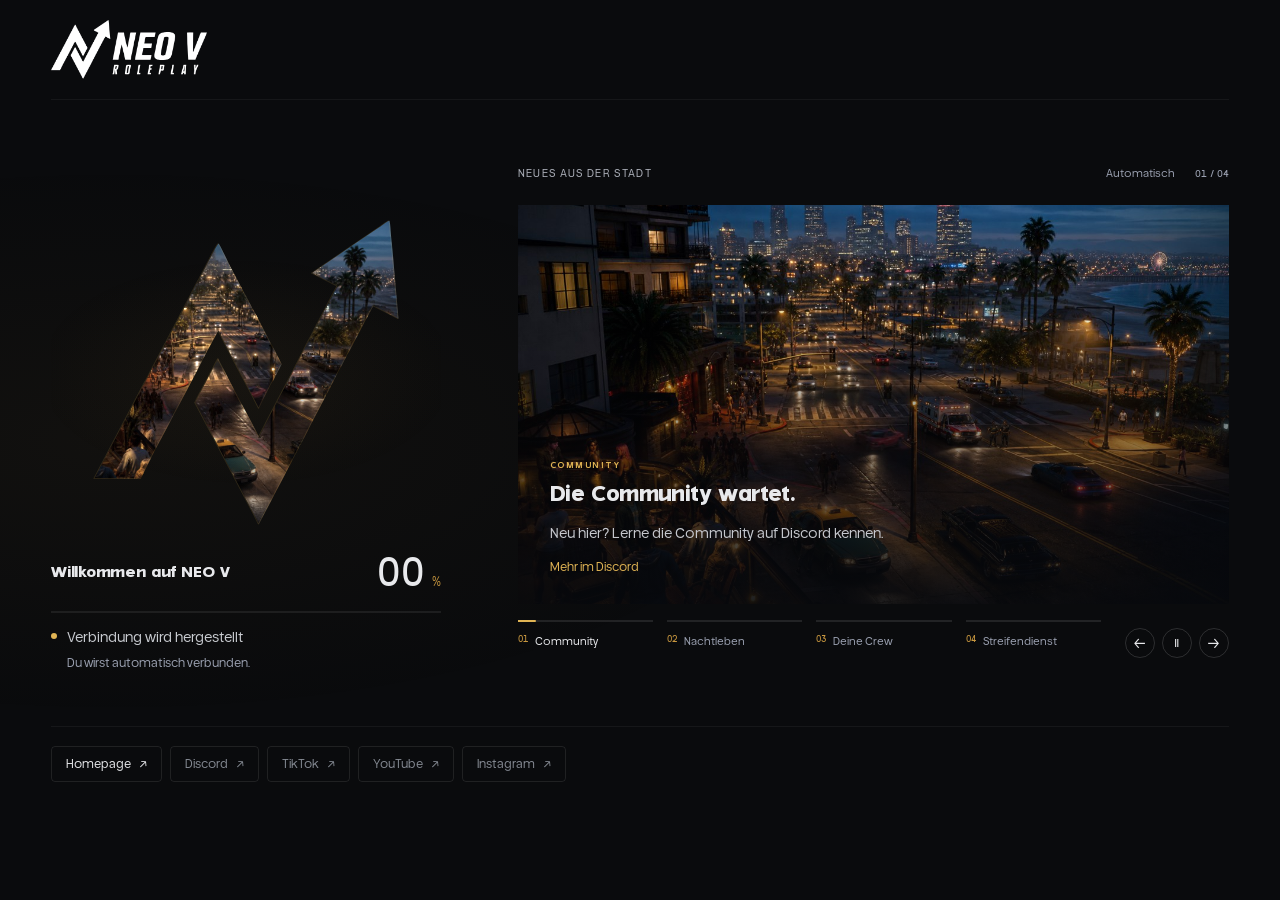
==== commit 36f6e192: "Implement approved compact loading screen and remove mockup" ====
--- a/html/index.html
+++ b/html/index.html
@@ -13,13 +13,12 @@
   <div class="ambient" aria-hidden="true"></div>
   <div class="screen">
     <header class="masthead">
-      <a class="brand" href="https://neov.makeitclever.de" target="_blank" rel="noopener noreferrer" aria-label="NEO V Homepage"><span class="brand-mark"></span><span>NEO <span class="gold">V</span></span><span class="brand-caption">ROLEPLAY<br>OHNE KOMPROMISSE.</span></a>
-      <div class="connection"><span class="status-dot"></span><span id="connection-label">VERBINDUNG WIRD AUFGEBAUT</span></div>
-      <span class="edition">LOS SANTOS, DEINE GESCHICHTE.</span><span id="preview-label" hidden>VORSCHAU</span>
+      <a class="brand" href="https://neov.makeitclever.de" target="_blank" rel="noopener noreferrer" aria-label="NEO V Homepage"><img class="brand-logo" src="../assets/neologokompakt.png" alt="NEO V Roleplay"></a>
+      <span id="connection-label" class="sr-only" role="status">VERBINDUNG WIRD AUFGEBAUT</span><span id="preview-label" hidden>VORSCHAU</span>
     </header>
     <main class="layout">
       <section class="identity" aria-label="Verbindungsfortschritt">
-        <div class="welcome"><span class="eyebrow">DU BIST GLEICH DA.</span><h1>Eine Stadt.<br>Deine Geschichte.</h1></div>
+        <div class="loading-headspace" aria-hidden="true"></div>
         <div class="portal" aria-hidden="true">
           <div class="portal-halo"></div>
           <div class="portal-media"><img id="portal-image" src="media/life-city.jpg" alt=""><video id="portal-video" muted autoplay loop playsinline preload="none" hidden></video></div>
@@ -38,19 +37,18 @@
 </svg>
         </div>
         <div class="loading" role="progressbar" aria-label="Spielwelt laden" aria-valuemin="0" aria-valuemax="100" aria-valuenow="0">
-          <div class="loading-top"><div><span class="eyebrow">WILLKOMMEN AUF NEO V</span><p id="status-text">Verbindung wird hergestellt</p></div><div class="percentage"><span id="progress-label">00</span><span>%</span></div></div>
+          <div class="loading-top"><h1>Willkommen auf NEO V</h1><div class="percentage"><span id="progress-label">00</span><span>%</span></div></div>
           <div class="loading-track"><div id="progress-fill"></div></div>
-          <div class="loading-bottom"><span id="loading-detail">Dein nächstes Kapitel wird geladen.</span><span class="loading-signal" aria-hidden="true"><i></i><i></i><i></i><i></i></span></div>
+          <div class="loading-bottom"><p id="status-text">Verbindung wird hergestellt</p><span id="loading-detail">Du wirst automatisch verbunden.</span></div>
         </div>
       </section>
       <section class="stories" aria-label="Neuigkeiten und Events" aria-roledescription="Karussell">
-        <div class="stories-heading"><h2>Die Stadt steht nicht still.</h2><div class="cycle-info"><span id="cycle-status">Automatisch</span><span id="slide-counter" class="numeral">01 / 04</span></div></div>
+        <div class="stories-heading"><h2>NEUES AUS DER STADT</h2><div class="cycle-info"><span id="cycle-status">Automatisch</span><span id="slide-counter" class="numeral">01 / 04</span></div></div>
         <div class="story-stage" id="story-stage"></div>
         <div class="carousel-bottom"><div class="story-tabs" id="story-tabs" aria-label="Meldung auswählen"></div><div class="carousel-controls"><button id="previous" aria-label="Vorherige Meldung"><span aria-hidden="true">←</span></button><button id="toggle-rotation" aria-label="Automatischen Wechsel pausieren" aria-pressed="false"><span id="pause-glyph" aria-hidden="true">Ⅱ</span></button><button id="next" aria-label="Nächste Meldung"><span aria-hidden="true">→</span></button></div></div>
       </section>
     </main>
     <footer class="social-footer" aria-label="NEO V Social Media">
-      <div class="social-intro"><span class="eyebrow">AUCH AUSSERHALB DER STADT</span><h2>BLEIB VERBUNDEN.</h2></div>
       <nav id="social-links" class="social-links" aria-label="Social-Media-Kanäle"></nav>
     </footer>
   </div>
--- a/html/css/style.css
+++ b/html/css/style.css
@@ -986,3 +986,414 @@
     transform:none!important
   }
 }
+
+/* Approved compact composition. Keep the runtime carousel and loading effects. */
+.screen,.screen.has-socials {
+  max-width:2100px;
+  height:100dvh;
+  min-height:620px;
+  padding:0 clamp(32px,4vw,90px) 100px;
+  grid-template-rows:100px minmax(0,1fr) 74px
+}
+
+.masthead {
+  justify-content:space-between;
+  border-bottom:1px solid #ffffff0d
+}
+
+.brand-logo {
+  display:block;
+  width:156px;
+  height:auto
+}
+
+.sr-only {
+  position:absolute;
+  width:1px;
+  height:1px;
+  padding:0;
+  margin:-1px;
+  overflow:hidden;
+  clip-path:inset(50%);
+  white-space:nowrap
+}
+
+.layout {
+  width:100%;
+  max-width:1740px;
+  height:clamp(430px,57vh,720px);
+  margin:auto;
+  padding:0;
+  display:grid;
+  grid-template-columns:minmax(300px,.85fr) minmax(0,1.55fr);
+  gap:clamp(60px,6vw,130px);
+  min-height:0;
+  align-items:stretch
+}
+
+.identity {
+  min-height:0;
+  height:100%;
+  display:flex;
+  flex-direction:column;
+  padding:0
+}
+
+.loading-headspace {
+  height:48px;
+  flex-shrink:0
+}
+
+.portal {
+  flex:1 1 0;
+  min-height:0;
+  width:100%;
+  max-width:440px;
+  margin:10px auto 20px
+}
+
+.loading {
+  margin-top:0;
+  flex-shrink:0
+}
+
+.loading-top {
+  align-items:center;
+  gap:20px
+}
+
+.loading-top h1 {
+  font:700 clamp(17px,1.1vw,22px)/1.3 var(--font-display-soft);
+  letter-spacing:-.015em;
+  margin:0
+}
+
+.percentage {
+  font-size:48px;
+  flex-shrink:0
+}
+.percentage>span:last-child {
+  font-size:13px
+}
+
+.loading-track {
+  height:2px;
+  margin:13px 0 15px
+}
+
+.loading-bottom {
+  display:block;
+  margin:0
+}
+.loading-bottom p {
+  font:14px var(--font-ui);
+  color:#c8cbd0;
+  margin:0 0 10px;
+  display:flex;
+  gap:10px;
+  align-items:center
+}
+.loading-bottom p:before {
+  content:'';
+  width:6px;
+  height:6px;
+  flex-shrink:0;
+  border-radius:50%;
+  background:var(--gold-hi)
+}
+
+#loading-detail {
+  display:block;
+  margin-left:16px;
+  font:12px var(--font-ui);
+  color:var(--muted)
+}
+
+.stories {
+  height:100%;
+  min-height:0;
+  grid-template-rows:48px minmax(0,1fr) 66px
+}
+
+.stories-heading {
+  padding-top:9px
+}
+.stories-heading h2 {
+  font:400 11px var(--font-ui);
+  letter-spacing:.12em;
+  color:#aaaeb7
+}
+
+.cycle-info {
+  gap:20px
+}
+#cycle-status {
+  font:11px var(--font-ui)
+}
+.numeral {
+  font-size:12px
+}
+
+.story-image {
+  filter:none;
+  object-position:50% 45%
+}
+.story:after {
+  background:linear-gradient(transparent 20%,#07090de8)
+}
+
+.story-copy {
+  padding:0;
+  left:32px;
+  right:32px;
+  bottom:30px
+}
+.story-category {
+  font-size:10px;
+  letter-spacing:.15em;
+  margin-bottom:12px
+}
+.story-category:before {
+  display:none
+}
+
+.story h3 {
+  font:700 clamp(24px,1.8vw,36px)/1.16 var(--font-display-soft);
+  letter-spacing:-.025em;
+  margin:0 0 12px;
+  text-wrap:pretty
+}
+.story h3 .title-line:last-child {
+  color:var(--text)
+}
+
+.story-description {
+  font-size:14px;
+  line-height:1.5;
+  max-width:560px;
+  margin:0
+}
+
+.story-meta {
+  border:0;
+  padding:0;
+  margin-top:16px;
+  font:12px var(--font-ui);
+  color:var(--gold-hi)
+}
+.story-meta>span:first-child {
+  display:none
+}
+.story-meta>span:last-child {
+  font:inherit;
+  color:inherit;
+  text-align:left
+}
+
+.carousel-bottom {
+  gap:24px;
+  align-items:center
+}
+.story-tabs {
+  align-self:stretch;
+  padding-top:16px;
+  gap:14px
+}
+.story-tab {
+  padding:12px 0 4px;
+  gap:7px
+}
+.story-tab .tab-number {
+  font:11px var(--font-num);
+  padding:0
+}
+.story-tab .tab-title {
+  font:11px/1.3 var(--font-ui)
+}
+.carousel-controls {
+  padding:12px 0 0
+}
+.carousel-controls button {
+  width:30px;
+  height:30px
+}
+
+.social-footer {
+  display:flex;
+  width:100%;
+  max-width:1740px;
+  margin:auto;
+  height:74px;
+  align-items:center;
+  border-top:1px solid #ffffff0d;
+  padding:0 300px 0 0
+}
+
+.social-links {
+  display:flex;
+  flex-wrap:wrap;
+  gap:8px
+}
+.social-link {
+  height:36px;
+  padding:0 14px;
+  border:1px solid var(--line);
+  border-radius:4px;
+  justify-content:center;
+  gap:0
+}
+.social-link-top {
+  gap:8px
+}
+.social-name {
+  font:12px var(--font-ui)
+}
+.social-arrow {
+  font:12px var(--font-ui);
+  color:inherit
+}
+.social-link.is-unconfigured {
+  color:#858a93
+}
+.social-link:hover {
+  border-color:var(--gold-hi)
+}
+
+@media(max-height:850px) and (min-width:651px) {
+  .screen,.screen.has-socials {
+  grid-template-rows:80px minmax(0,1fr) 62px;
+  padding-bottom:80px
+}
+.brand-logo {
+  width:134px
+}
+.layout {
+  height:clamp(410px,62vh,530px);
+  gap:65px
+}
+.loading-headspace {
+  height:40px
+}
+.portal {
+  max-width:310px;
+  margin:8px auto 12px
+}
+.loading-top h1 {
+  font-size:17px
+}
+.percentage {
+  font-size:40px
+}
+.loading-bottom p {
+  font-size:13px
+}
+#loading-detail {
+  font-size:11px
+}
+.stories {
+  grid-template-rows:40px minmax(0,1fr) 62px
+}
+.story-copy {
+  left:26px;
+  right:26px;
+  bottom:26px
+}
+.story h3 {
+  font-size:27px
+}
+.social-footer {
+  height:62px
+}
+
+}
+
+@media(max-width:900px) {
+  .layout {
+  gap:35px;
+  grid-template-columns:minmax(240px,.9fr) minmax(0,1.3fr)
+}
+.story h3 {
+  font-size:24px
+}
+.story-description {
+  font-size:13px
+}
+.social-footer {
+  padding-right:0
+}
+.carousel-bottom {
+  gap:12px
+}
+.story-tabs {
+  gap:8px
+}
+.story-tab .tab-number {
+  display:none
+}
+.story-tab .tab-title {
+  font-size:10px
+}
+.carousel-controls {
+  gap:5px
+}
+.carousel-controls button {
+  width:28px;
+  height:28px
+}
+
+}
+
+@media(max-width:650px) {
+  .screen,.screen.has-socials {
+  height:auto;
+  min-height:100dvh;
+  grid-template-rows:80px auto auto;
+  padding-bottom:110px
+}
+.brand-logo {
+  width:134px
+}
+.layout {
+  height:auto;
+  display:flex;
+  flex-direction:column;
+  padding:28px 0;
+  gap:34px
+}
+.identity {
+  height:450px
+}
+.loading-headspace {
+  height:0
+}
+.portal {
+  width:280px
+}
+.loading-top h1 {
+  font-size:18px
+}
+.stories {
+  height:420px;
+  grid-template-rows:36px minmax(0,1fr) 70px
+}
+.story-copy {
+  left:22px;
+  right:22px;
+  bottom:24px
+}
+.story h3 {
+  font-size:25px
+}
+.social-footer {
+  height:auto;
+  min-height:90px;
+  padding:18px 0
+}
+.story-tab .tab-title {
+  font-size:9px
+}
+.cycle-info {
+  gap:10px
+}
+
+}
